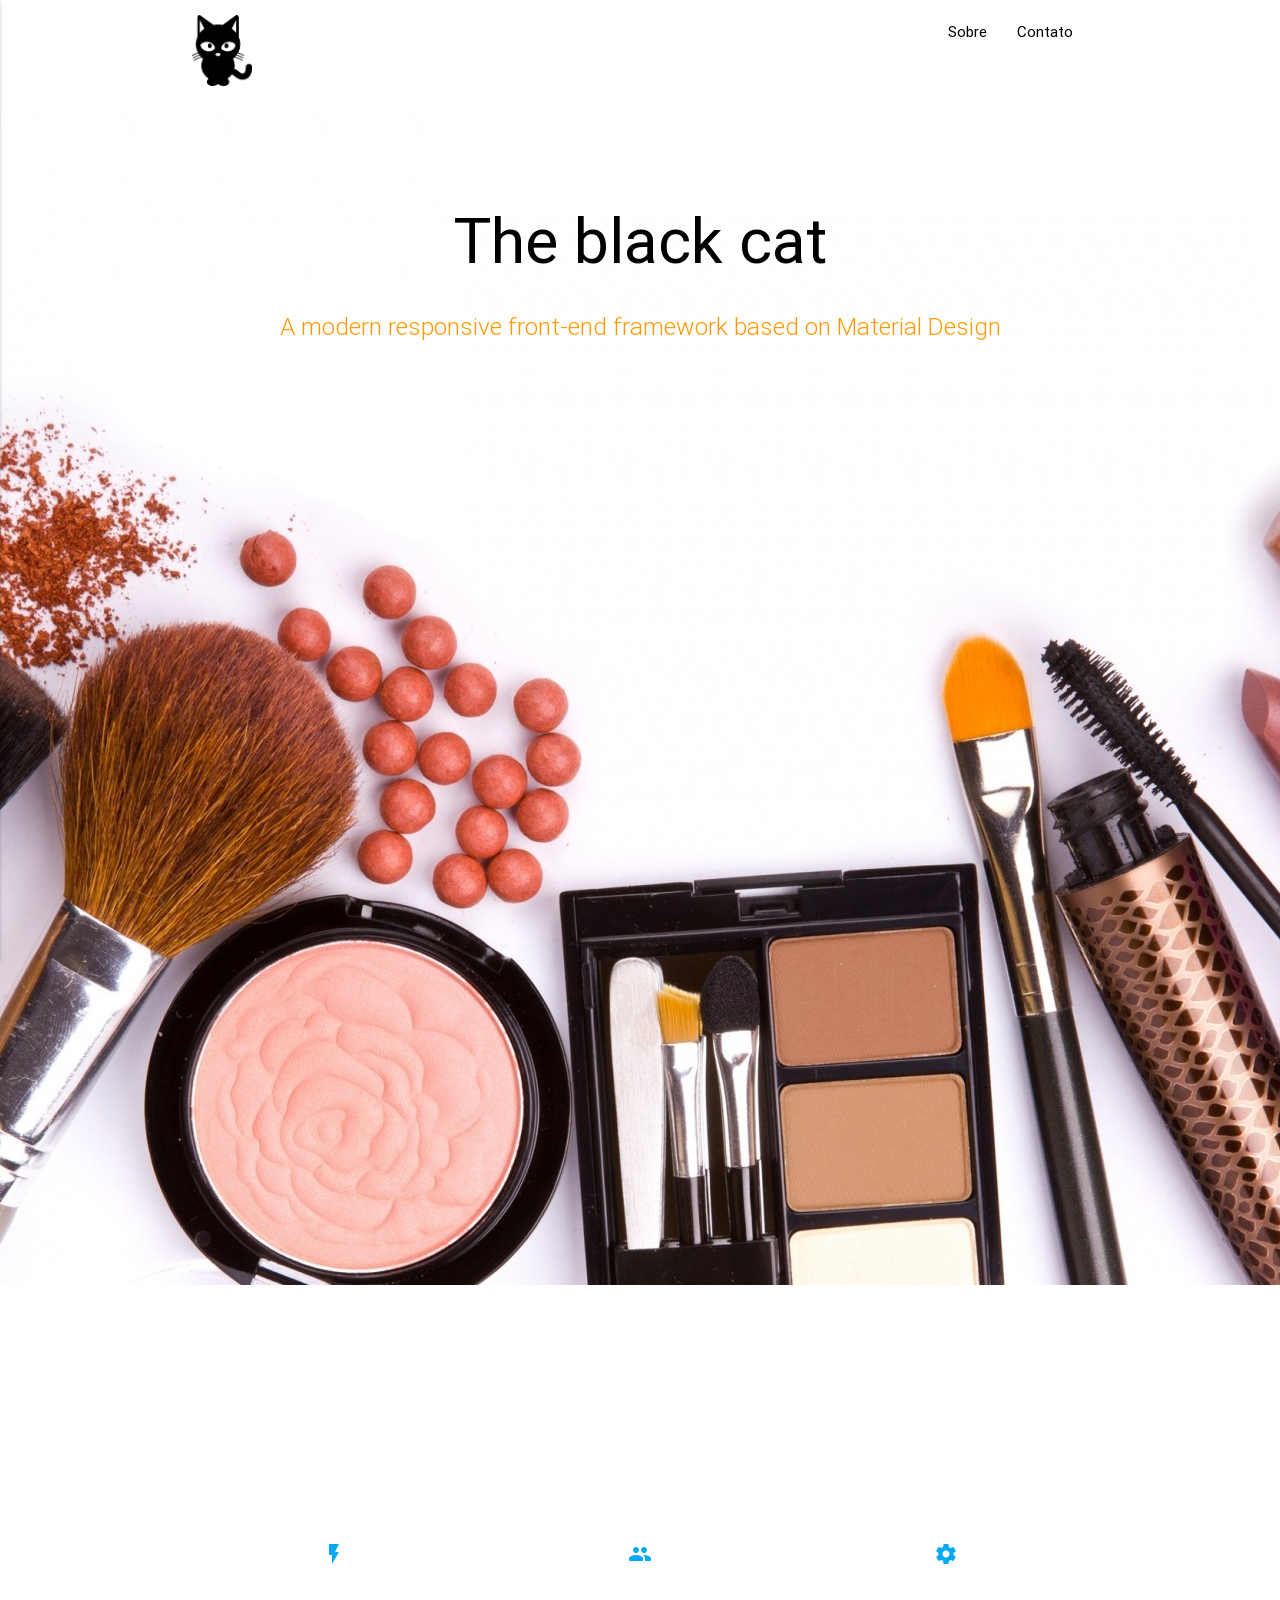
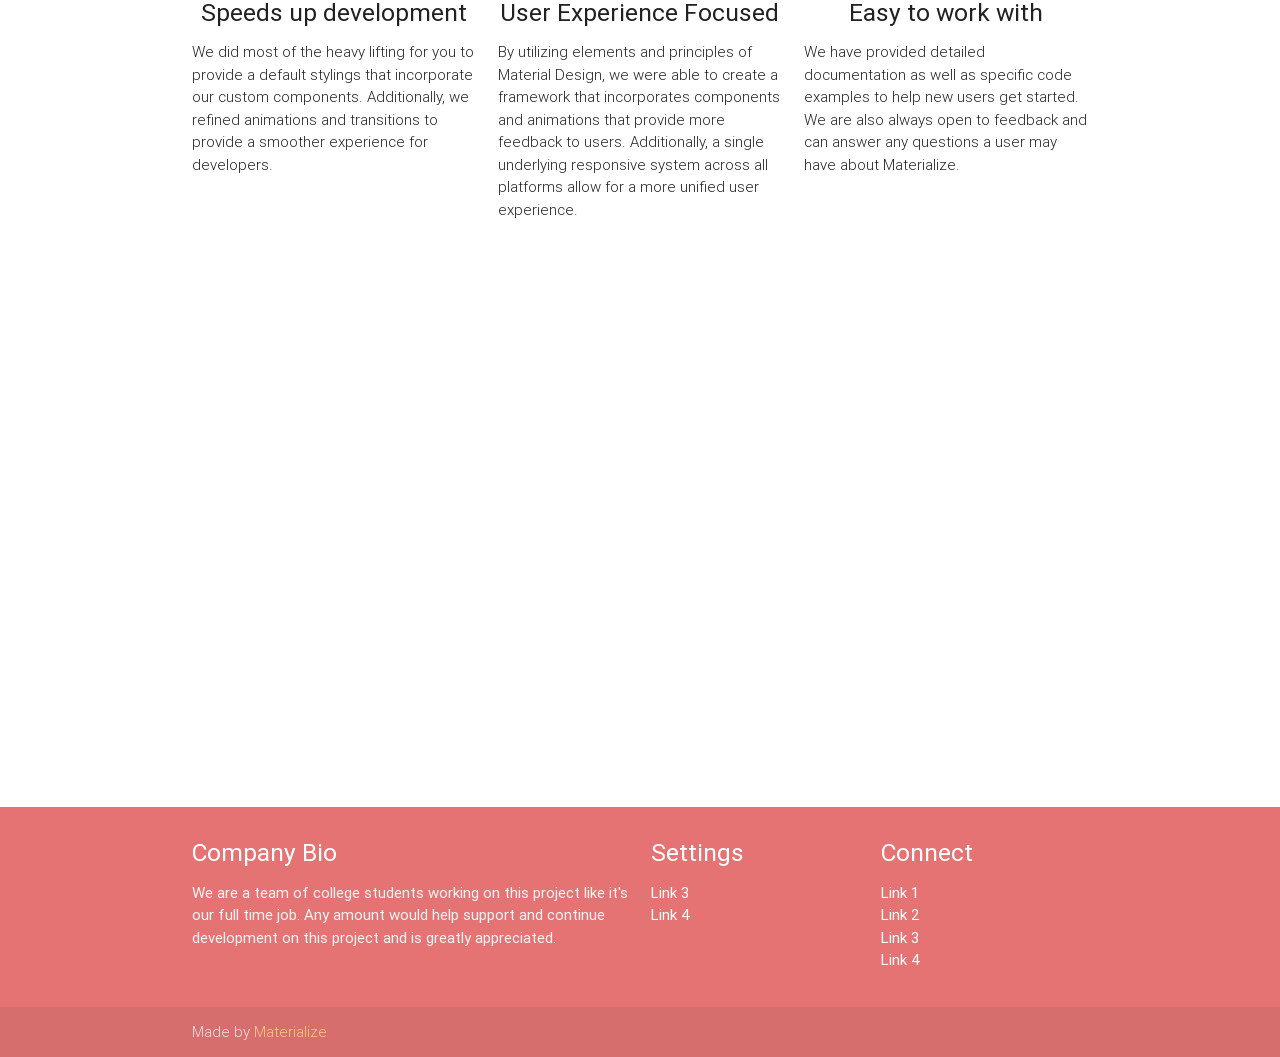
==== index.html @ 10ecdee1 "first push" ====
<!DOCTYPE html>
<html>
	<head>
		<meta http-equiv="Content-Type" content="text/html; charset=UTF-8"/>
		<meta name="viewport" content="width=device-width, initial-scale=1.0"/>
		<!--Import Google Icon Font-->
		<link href="http://fonts.googleapis.com/icon?family=Material+Icons" rel="stylesheet">
		<!--Import materialize.css-->
		<link type="text/css" rel="stylesheet" href="materialize/css/materialize.min.css"  media="screen,projection"/>
		<!--Let browser know website is optimized for mobile-->
		<link type="text/css" rel="stylesheet" href="style/app.css">
		<title>The Black Cat</title>
	</head>
	<body>
		<!--NAVBAR-->
		<div>
			<nav>
				<div class="nav-wrapper container">
				<a href="#!" class="brand-logo"><img src="public/black_cat.png"></a>
				<a href="#" data-activates="mobile-demo" class="button-collapse"><i class="material-icons">menu</i></a>
				<ul class="right hide-on-med-and-down">
					<li><a class="black-text" href="templates/sobre.html">Sobre</a></li>
					<li><a class="black-text" href="templates/contato.html">Contato</a></li>
				</ul>
				<ul class="side-nav" id="mobile-demo">
					<li><a href="templates/sobre.html">Sobre</a></li>
					<li><a href="templates/contato.html">Contato</a></li>
				</ul>
				</div>
			</nav>
		</div>
		<!--CONTENT-->
		<div class="section no-pad-bot" id="index-banner">
			<div class="container">
				<br><br>
				<h1 class="header center black-text">The black cat</h1>
				<div class="row center">
					<h5 class="header col s12 light orange-text">A modern responsive front-end framework based on Material Design</h5>
				</div>
				<!--<div class="row center">
					<a href="http://materializecss.com/getting-started.html" id="download-button" class="btn-large waves-effect waves-light blue darken-4">Get Started</a>
				</div>-->
				<!--<br><br>-->
			</div>
			</div>
			<div class="section about">
				<div class="container">
					<div class="row">
			<div class="col s12 m4">
			<div class="icon-block">
				<h2 class="center light-blue-text"><i class="material-icons">flash_on</i></h2>
				<h5 class="center">Speeds up development</h5>

				<p class="light">We did most of the heavy lifting for you to provide a default stylings that incorporate our custom components. Additionally, we refined animations and transitions to provide a smoother experience for developers.</p>
			</div>
			</div>

			<div class="col s12 m4">
			<div class="icon-block">
				<h2 class="center light-blue-text"><i class="material-icons">group</i></h2>
				<h5 class="center">User Experience Focused</h5>

				<p class="light">By utilizing elements and principles of Material Design, we were able to create a framework that incorporates components and animations that provide more feedback to users. Additionally, a single underlying responsive system across all platforms allow for a more unified user experience.</p>
			</div>
			</div>

			<div class="col s12 m4">
			<div class="icon-block">
				<h2 class="center light-blue-text"><i class="material-icons">settings</i></h2>
				<h5 class="center">Easy to work with</h5>

				<p class="light">We have provided detailed documentation as well as specific code examples to help new users get started. We are also always open to feedback and can answer any questions a user may have about Materialize.</p>
			</div>
			</div>
		</div>
			</div>
		</div>
		<div class="section photos">
			<div class="container">
			
			</div>
		</div>
		<footer class="page-footer red lighten-2">
			<div class="container">
			<div class="row">
				<div class="col l6 s12">
				<h5 class="white-text">Company Bio</h5>
				<p class="grey-text text-lighten-4">We are a team of college students working on this project like it's our full time job. Any amount would help support and continue development on this project and is greatly appreciated.</p>


				</div>
				<div class="col l3 s12">
				<h5 class="white-text">Settings</h5>
				<ul>
					<li><a class="white-text" href="#!">Link 3</a></li>
					<li><a class="white-text" href="#!">Link 4</a></li>
				</ul>
				</div>
				<div class="col l3 s12">
				<h5 class="white-text">Connect</h5>
				<ul>
					<li><a class="white-text" href="#!">Link 1</a></li>
					<li><a class="white-text" href="#!">Link 2</a></li>
					<li><a class="white-text" href="#!">Link 3</a></li>
					<li><a class="white-text" href="#!">Link 4</a></li>
				</ul>
				</div>
			</div>
			</div>
			<div class="footer-copyright">
			<div class="container">
			Made by <a class="orange-text text-lighten-3" href="http://materializecss.com">Materialize</a>
			</div>
			</div>
		</footer>

		<!--SCRIPTS-->
		<!--Import jQuery before materialize.js-->
		<script type="text/javascript" src="https://code.jquery.com/jquery-2.1.1.min.js"></script>
		<script type="text/javascript" src="materialize/js/materialize.min.js"></script>
		<!--<link rel="import" href="templates/navigation.html">-->
		<script type="text/javascript" src="controller/nav.js"></script>		
	</body>

</html>
---- style/app.css ----
body{
    height: 100%;
}

nav {
    background-color: transparent !important;
    box-shadow: none;
}   

.brand-logo img {
    width: 60px;
    height: auto;
    margin-top: 25%;
    /*margin-left: 15%;*/
}

#index-banner {
    background-image: url("../public/home-background.jpg");
    background-size: cover;
    background-position: center;
    height: 130vh;
    margin-top: 4%;
}

.about{
    height: 100vh;
    margin-top: 15%;
}
footer.page-footer{
    margin-top: 0px;
}
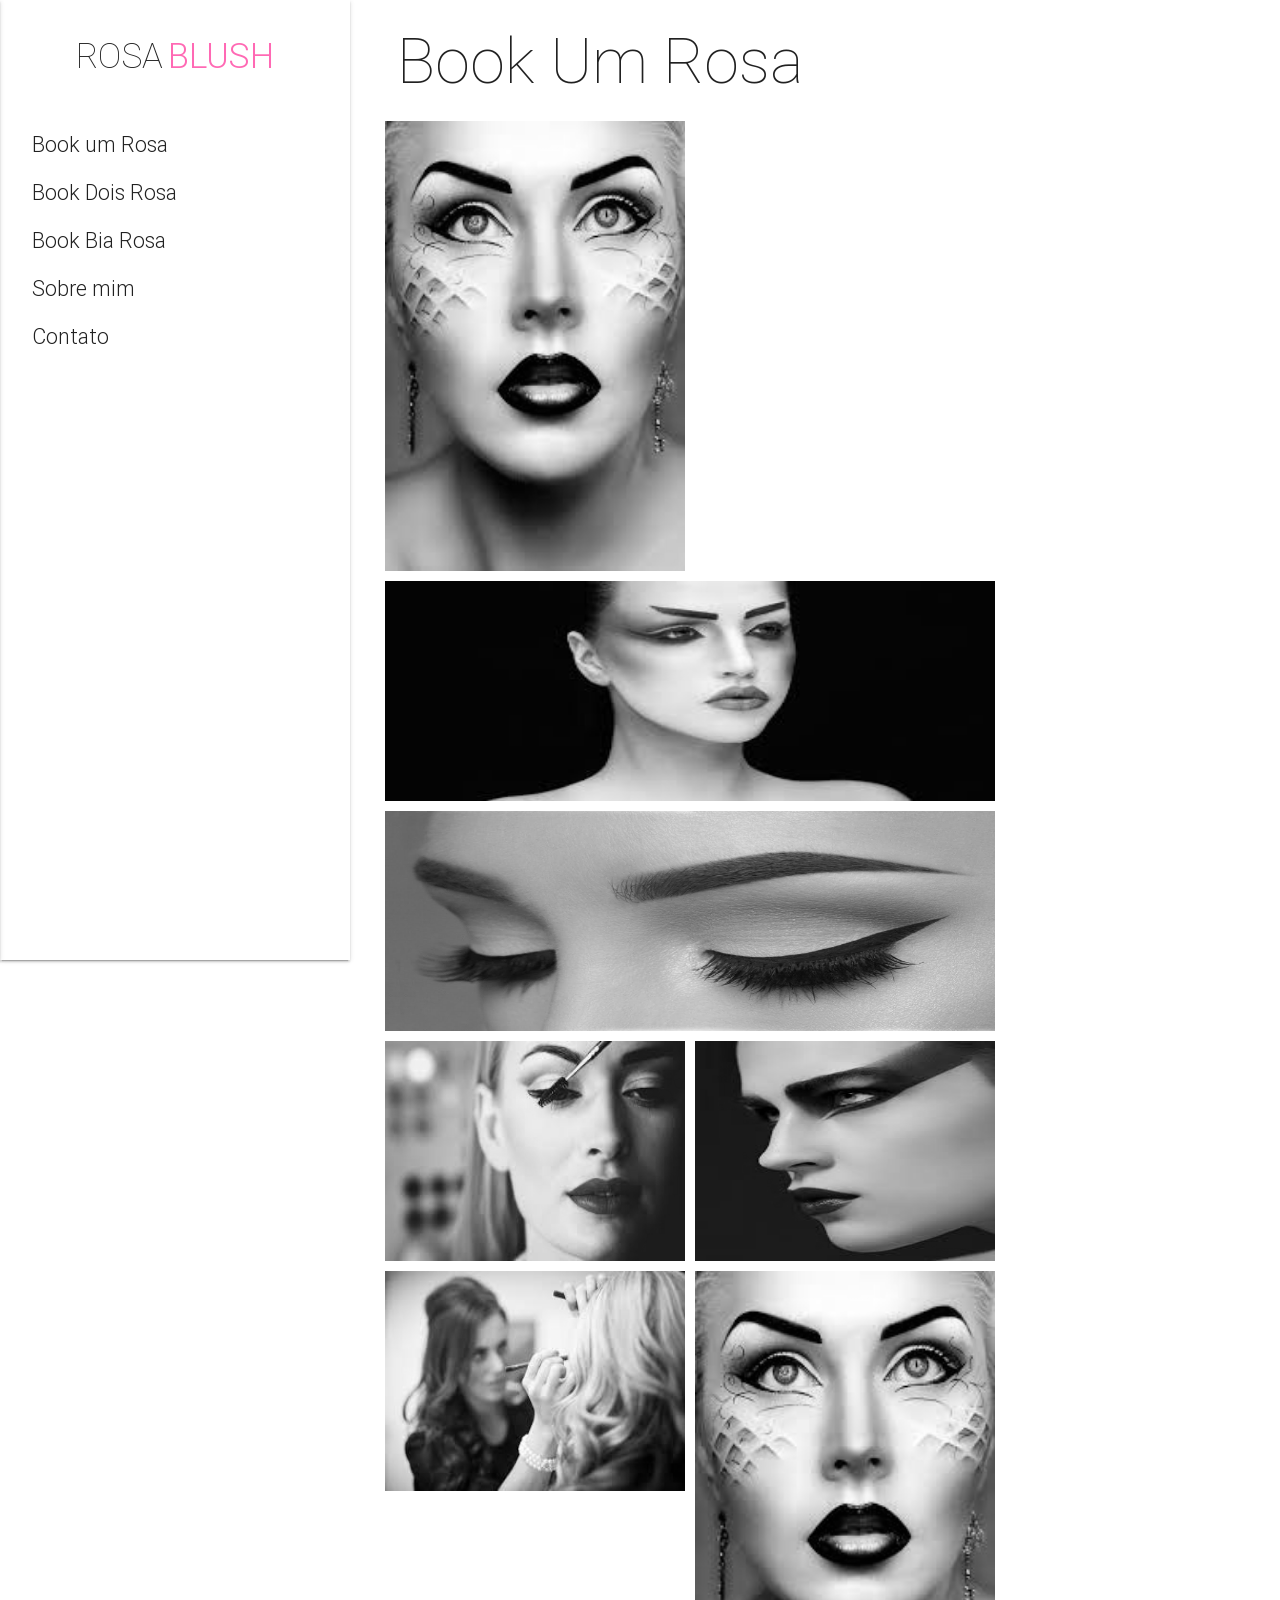
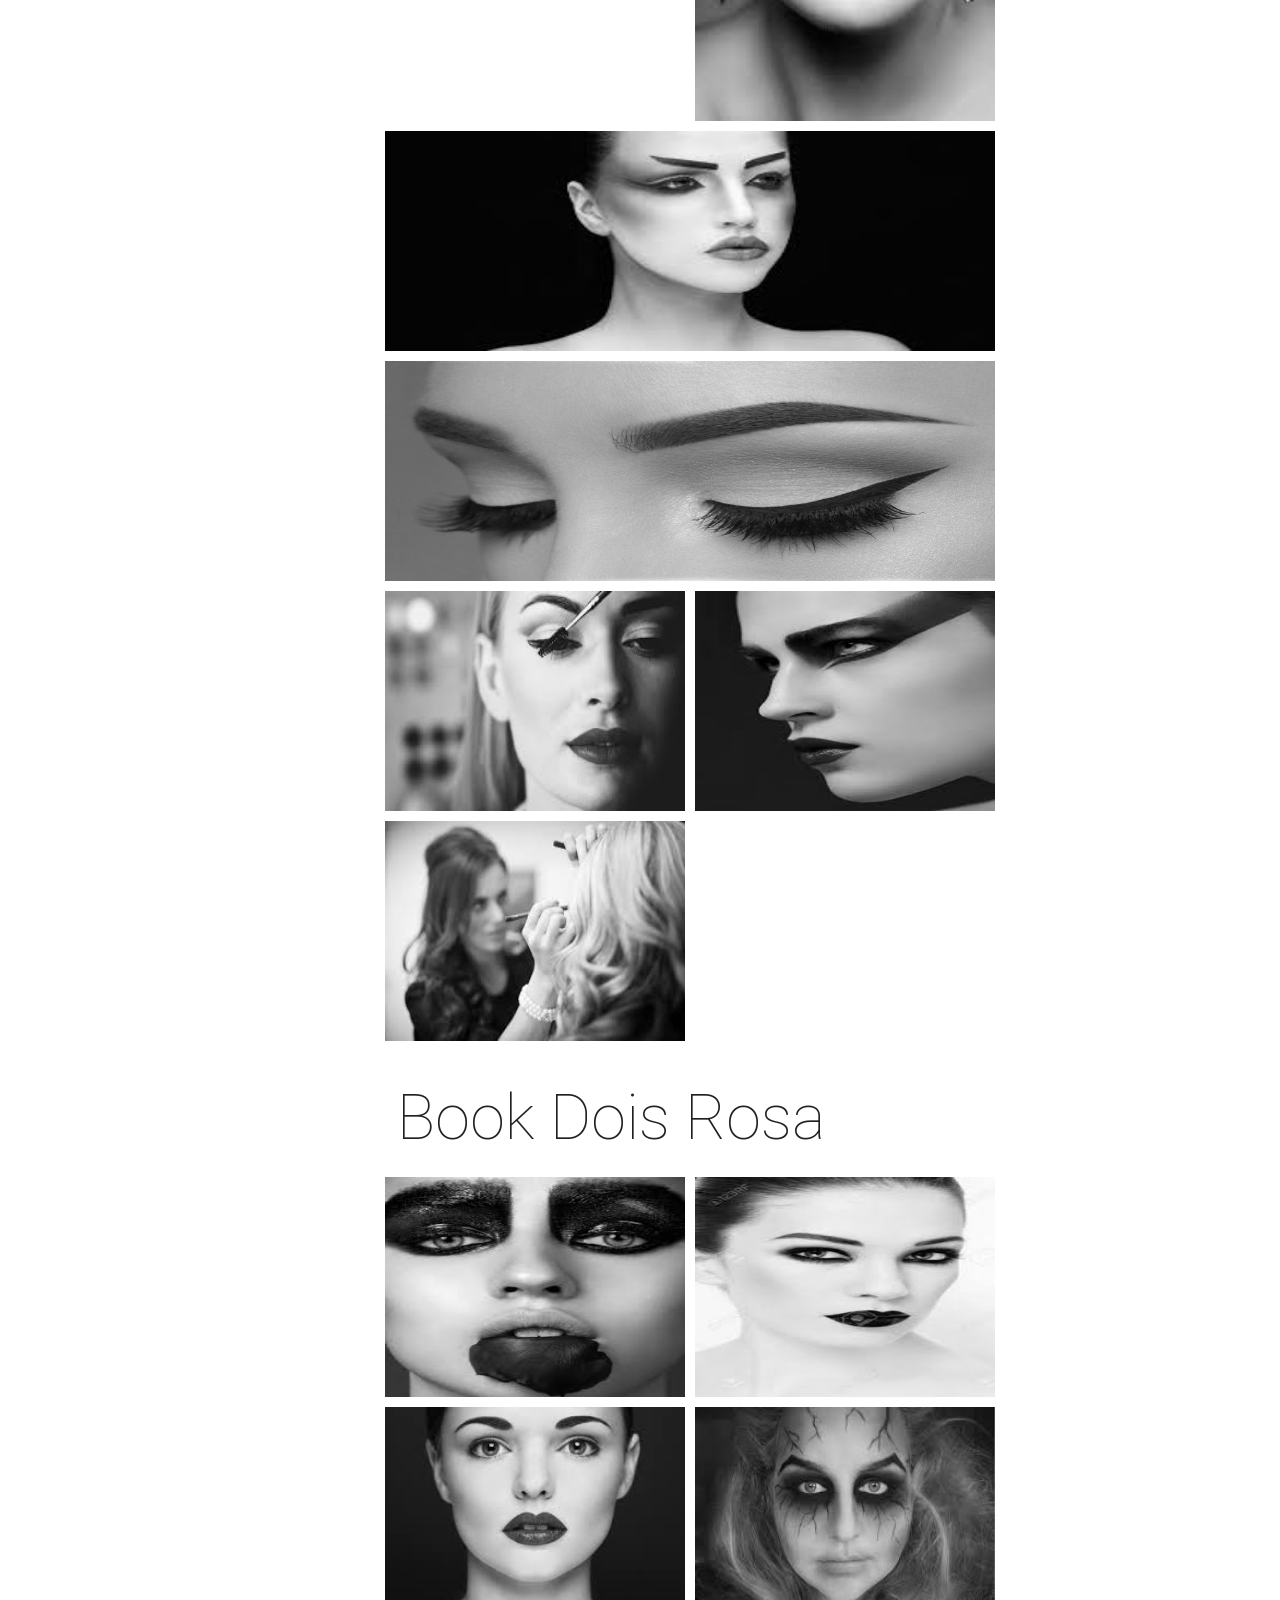
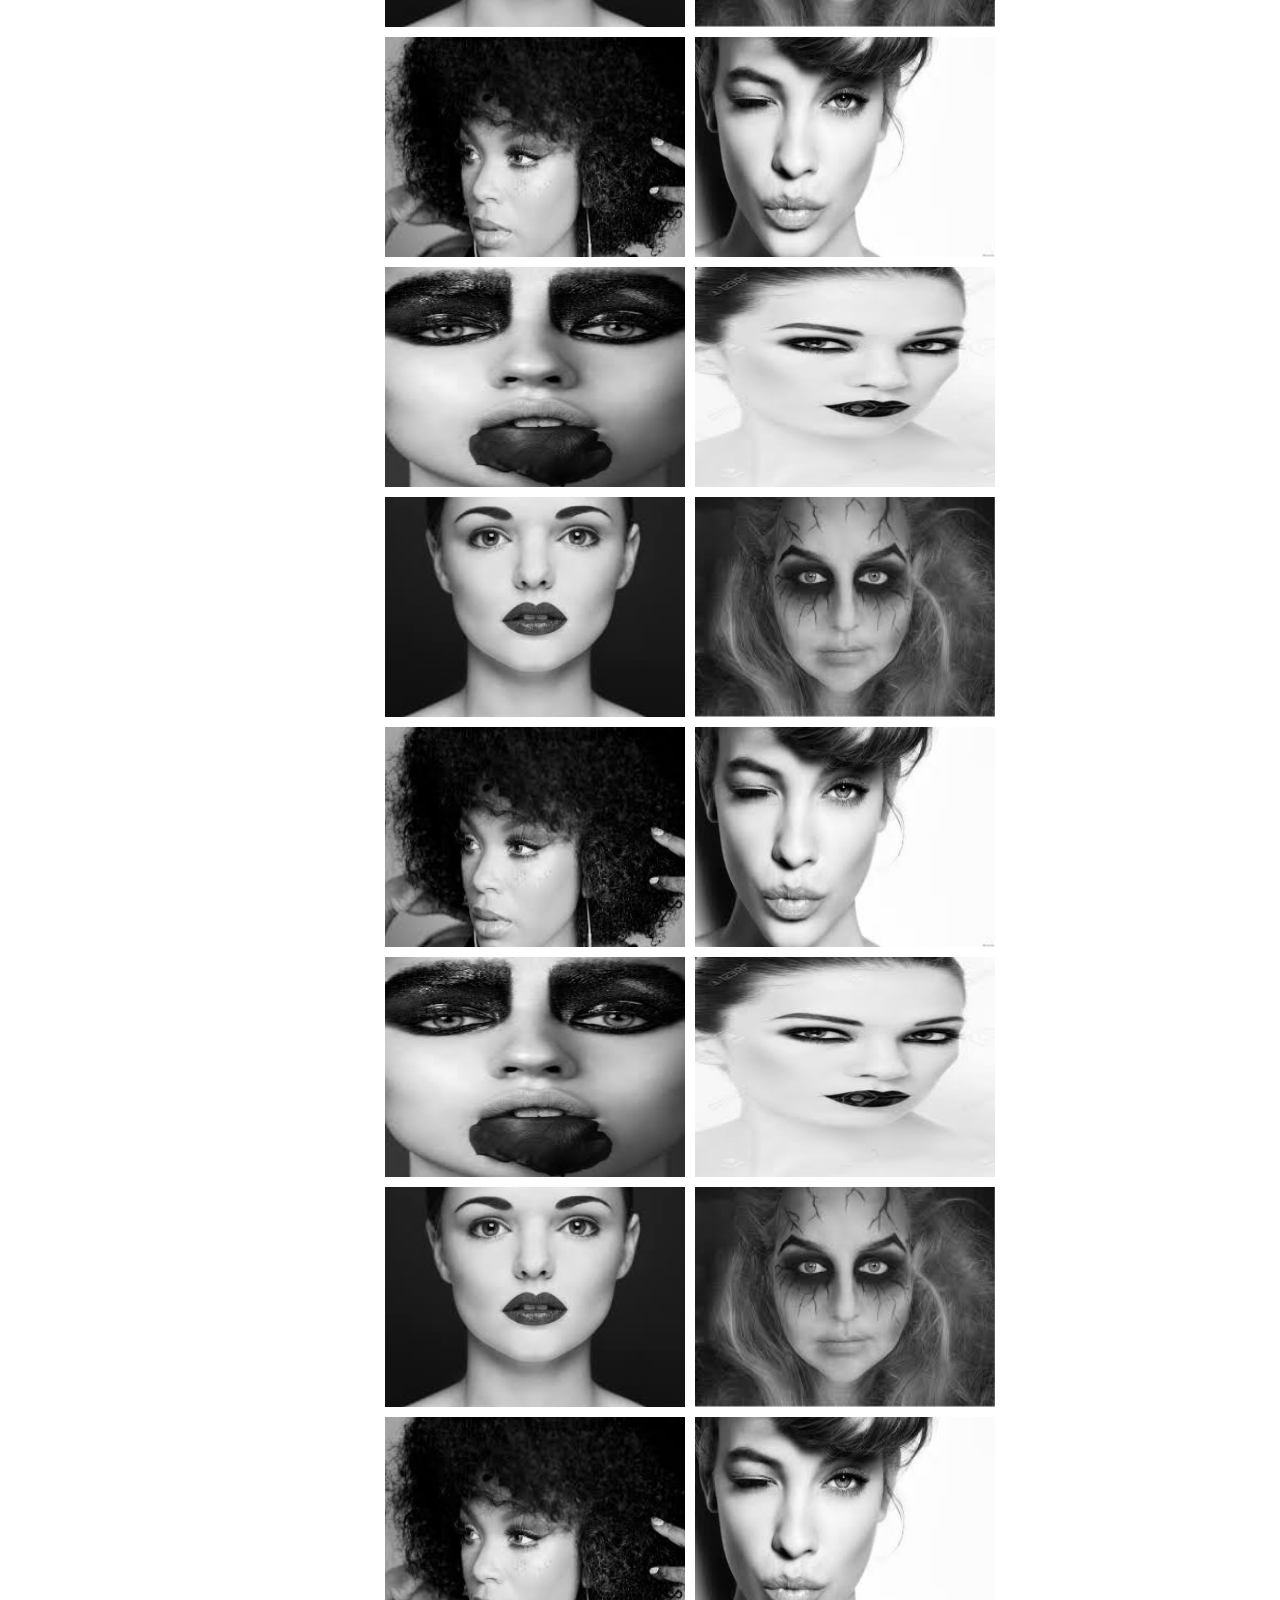
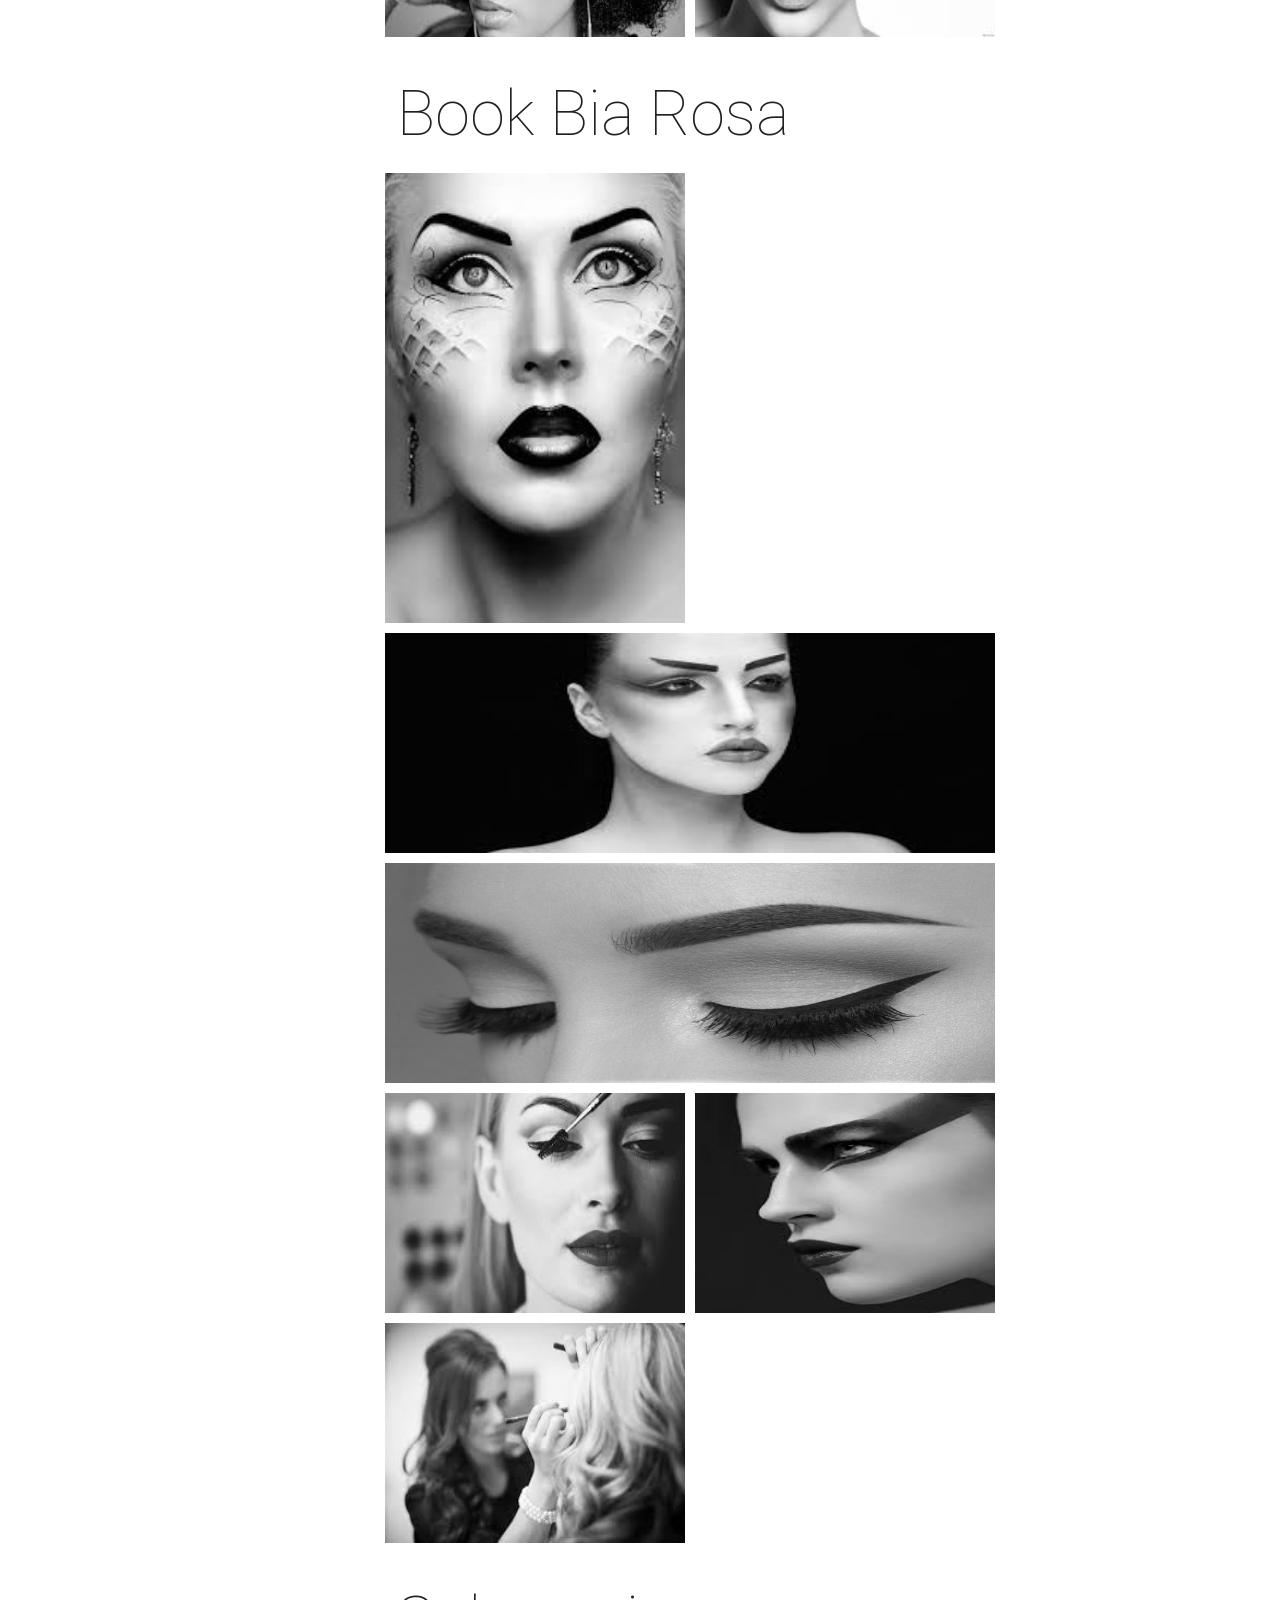
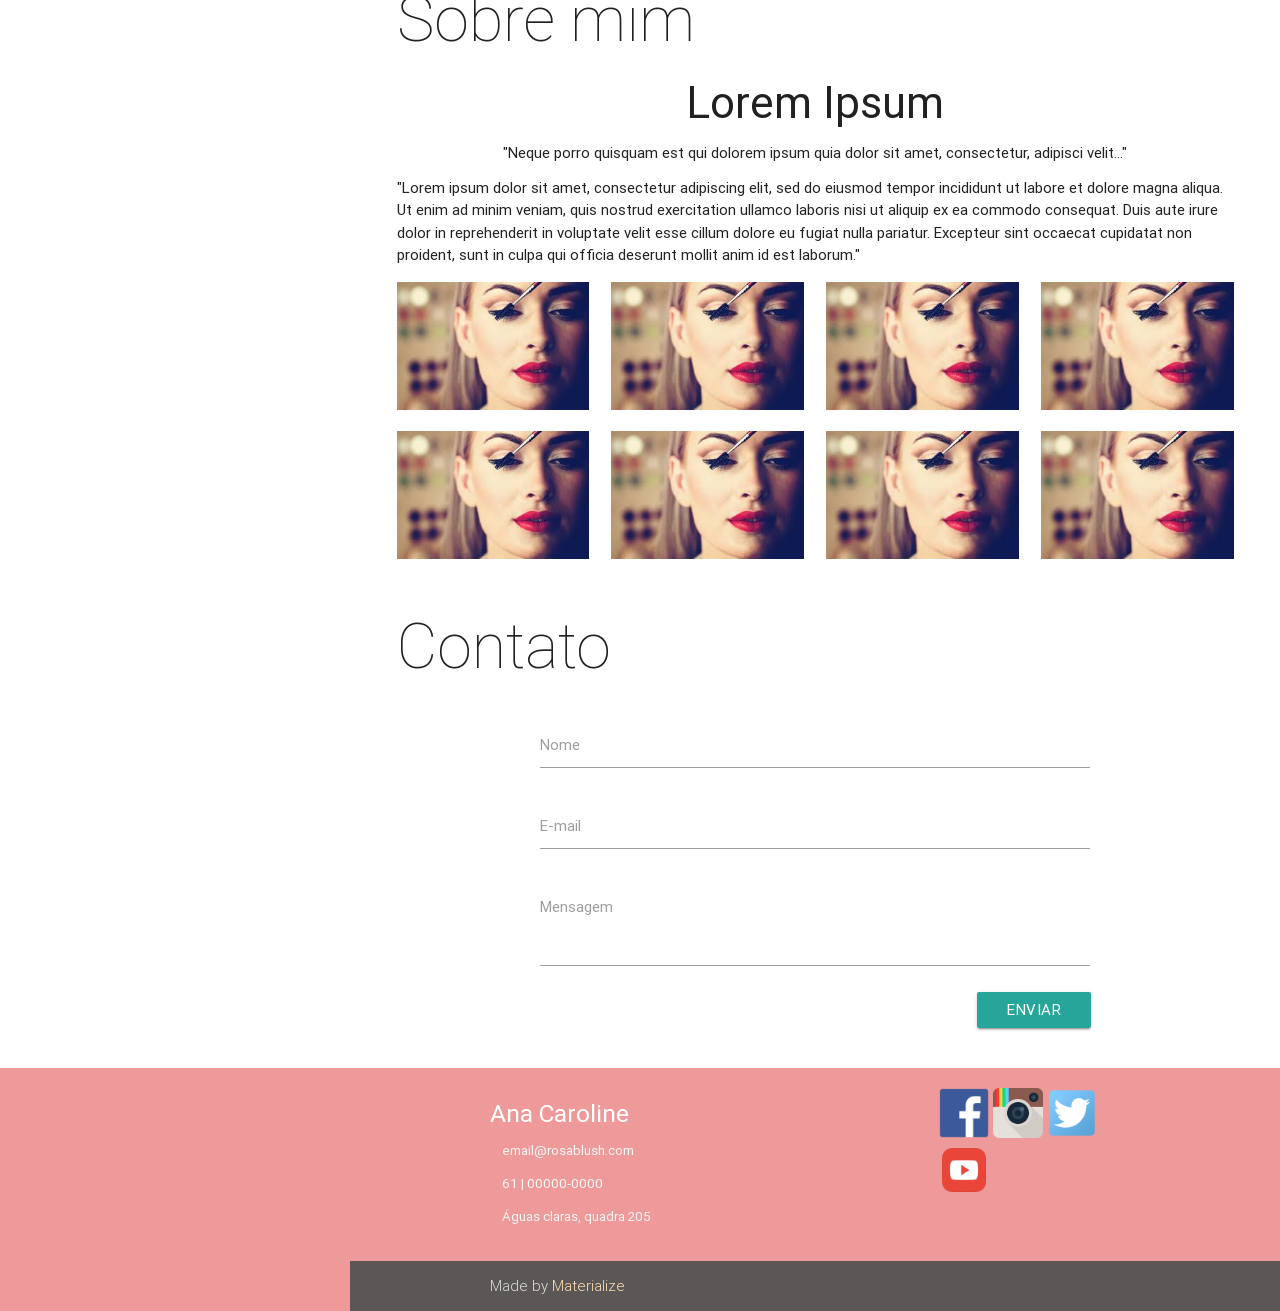
==== commit 4e96d932: "images portifolio added" ====
--- a/index.html
+++ b/index.html
@@ -1,125 +1,291 @@
 <!DOCTYPE html>
-<html>
-	<head>
-		<meta http-equiv="Content-Type" content="text/html; charset=UTF-8"/>
-		<meta name="viewport" content="width=device-width, initial-scale=1.0"/>
-		<!--Import Google Icon Font-->
-		<link href="http://fonts.googleapis.com/icon?family=Material+Icons" rel="stylesheet">
-		<!--Import materialize.css-->
-		<link type="text/css" rel="stylesheet" href="materialize/css/materialize.min.css"  media="screen,projection"/>
-		<!--Let browser know website is optimized for mobile-->
-		<link type="text/css" rel="stylesheet" href="style/app.css">
-		<title>The Black Cat</title>
-	</head>
-	<body>
-		<!--NAVBAR-->
-		<div>
-			<nav>
-				<div class="nav-wrapper container">
-				<a href="#!" class="brand-logo"><img src="public/black_cat.png"></a>
-				<a href="#" data-activates="mobile-demo" class="button-collapse"><i class="material-icons">menu</i></a>
-				<ul class="right hide-on-med-and-down">
-					<li><a class="black-text" href="templates/sobre.html">Sobre</a></li>
-					<li><a class="black-text" href="templates/contato.html">Contato</a></li>
-				</ul>
-				<ul class="side-nav" id="mobile-demo">
-					<li><a href="templates/sobre.html">Sobre</a></li>
-					<li><a href="templates/contato.html">Contato</a></li>
-				</ul>
-				</div>
-			</nav>
-		</div>
-		<!--CONTENT-->
+<head>
+	<meta http-equiv="Content-Type" content="text/html; charset=UTF-8"/>
+	<meta name="viewport" content="width=device-width, initial-scale=1.0"/>
+	<!--Import Google Icon Font-->
+	<link href="http://fonts.googleapis.com/icon?family=Material+Icons" rel="stylesheet">
+	<!--Import materialize.css-->
+	<link type="text/css" rel="stylesheet" href="materialize/css/materialize.min.css"  media="screen,projection"/>
+	<!--Let browser know website is optimized for mobile-->
+	<link type="text/css" rel="stylesheet" href="caroline.css">
+	<title>Rosa Blush</title>
+</head>
+<body>
+	<!--NAVBAR-->
+	<header>
+		<!--<div class="navbar-fixed">-->
+			<a href="#" data-activates="mobile-demo" class="button-collapse"><i class="material-icons">menu</i></a>
+			<ul class="side-nav fixed hide-on-med-and-down">
+				<li class="logo">
+					<a href="#!" id="logo-container" class="brand-logo">
+						<!--<img src="imgs/black_cat.png">-->
+						<span style="font-weight:lighter; font-size: 26pt">ROSA</span>
+						<span style="color:hotpink !important; font-size: 26pt;">BLUSH</span>
+					</a>
+				</li>
+				<li><a href="#BookUm">Book um Rosa</a></li>
+				<li><a href="#BookDois">Book Dois Rosa</a></li>
+				<li><a href="#BookBia">Book Bia Rosa</a></li>
+				<li><a href="#SobreMim">Sobre mim</a></li>				
+				<li><a href="#Contato">Contato</a></li>
+			</ul>
+			<ul class="side-nav" id="mobile-demo">
+				<li class="logo">
+					<a href="#!" id="logo-container" class="brand-logo">
+						<img src="imgs/black_cat.png">
+					</a>
+				</li>
+				<li><a href="#BookUm">Book um</a></li>
+				<li><a href="#BookBia">Book Bia</a></li>
+				<li><a href="#BookLooks">Book Looks</a></li>
+				<li><a href="#SobreMim">Sobre mim</a></li>				
+				<li><a href="#Contato">Contato</a></li>
+			</ul>
+		<!--</div>-->
+	</header>
+	<!--CONTENT-->
+	<main>
 		<div class="section no-pad-bot" id="index-banner">
-			<div class="container">
-				<br><br>
-				<h1 class="header center black-text">The black cat</h1>
-				<div class="row center">
-					<h5 class="header col s12 light orange-text">A modern responsive front-end framework based on Material Design</h5>
-				</div>
-				<!--<div class="row center">
-					<a href="http://materializecss.com/getting-started.html" id="download-button" class="btn-large waves-effect waves-light blue darken-4">Get Started</a>
-				</div>-->
-				<!--<br><br>-->
+			<div class="container book">
+				<div id="BookUm" class="subtitle section scrollspy">
+					<h1>Book Um Rosa</h1>
+					<div class="grid row">
+						<div class="grid-item grid-h2 book-img">
+							<img class="img-auto" src="imgs/Books/Um/make01.jpg"/>
+						</div>
+						<div class="grid-item grid-w2 book-img">
+							<img class="img-auto" src="imgs/Books/Um/make02.jpg"/>
+						</div>
+						<div class="grid-item grid-w2 book-img">
+							<img class="img-auto" src="imgs/Books/Um/make03.jpg"/>
+						</div>
+						<div class="grid-item book-img">
+							<img class="img-auto" src="imgs/Books/Um/make04.jpg"/>
+						</div>
+						<div class="grid-item book-img">
+							<img class="img-auto" src="imgs/Books/Um/make05.jpg"/>
+						</div>
+						<div class="grid-item book-img">
+							<img class="img-auto" src="imgs/Books/Um/make06.jpg"/>
+						</div>
+												<div class="grid-item grid-h2 book-img">
+							<img class="img-auto" src="imgs/Books/Um/make01.jpg"/>
+						</div>
+						<div class="grid-item grid-w2 book-img">
+							<img class="img-auto" src="imgs/Books/Um/make02.jpg"/>
+						</div>
+						<div class="grid-item grid-w2 book-img">
+							<img class="img-auto" src="imgs/Books/Um/make03.jpg"/>
+						</div>
+						<div class="grid-item book-img">
+							<img class="img-auto" src="imgs/Books/Um/make04.jpg"/>
+						</div>
+						<div class="grid-item book-img">
+							<img class="img-auto" src="imgs/Books/Um/make05.jpg"/>
+						</div>
+						<div class="grid-item book-img">
+							<img class="img-auto" src="imgs/Books/Um/make06.jpg"/>
+						</div>
+					</div>
+				</div>
+				<div id="BookDois" class="subtitle section scrollspy">
+					<h1>Book Dois Rosa</h1>
+					<div class="grid row"> 
+						<div class="grid-item book-img">
+							<img class="img-auto" src="imgs/Books/Dois/make07.jpg"/>
+						</div>
+						<div class="grid-item book-img">
+							<img class="img-auto" src="imgs/Books/Dois/make08.jpg"/>
+						</div>
+						<div class="grid-item book-img">
+							<img class="img-auto" src="imgs/Books/Dois/make09.jpg"/>
+						</div>
+						<div class="grid-item book-img">
+							<img class="img-auto" src="imgs/Books/Dois/make10.jpg"/>
+						</div>
+						<div class="grid-item book-img">
+							<img class="img-auto" src="imgs/Books/Dois/make11.jpg"/>
+						</div>
+						<div class="grid-item book-img">
+							<img class="img-auto" src="imgs/Books/Dois/make12.jpg"/>
+						</div>
+						<div class="grid-item book-img">
+							<img class="img-auto" src="imgs/Books/Dois/make07.jpg"/>
+						</div>
+						<div class="grid-item book-img">
+							<img class="img-auto" src="imgs/Books/Dois/make08.jpg"/>
+						</div>
+						<div class="grid-item book-img">
+							<img class="img-auto" src="imgs/Books/Dois/make09.jpg"/>
+						</div>
+						<div class="grid-item book-img">
+							<img class="img-auto" src="imgs/Books/Dois/make10.jpg"/>
+						</div>
+						<div class="grid-item book-img">
+							<img class="img-auto" src="imgs/Books/Dois/make11.jpg"/>
+						</div>
+						<div class="grid-item book-img">
+							<img class="img-auto" src="imgs/Books/Dois/make12.jpg"/>
+						</div><div class="grid-item book-img">
+							<img class="img-auto" src="imgs/Books/Dois/make07.jpg"/>
+						</div>
+						<div class="grid-item book-img">
+							<img class="img-auto" src="imgs/Books/Dois/make08.jpg"/>
+						</div>
+						<div class="grid-item book-img">
+							<img class="img-auto" src="imgs/Books/Dois/make09.jpg"/>
+						</div>
+						<div class="grid-item book-img">
+							<img class="img-auto" src="imgs/Books/Dois/make10.jpg"/>
+						</div>
+						<div class="grid-item book-img">
+							<img class="img-auto" src="imgs/Books/Dois/make11.jpg"/>
+						</div>
+						<div class="grid-item book-img">
+							<img class="img-auto" src="imgs/Books/Dois/make12.jpg"/>
+						</div>
+					</div>
+				</div>
+				<div id="BookBia" class="subtitle section scrollspy">
+					<h1>Book Bia Rosa</h1>
+					<div class="grid row"> 
+						<div class="grid-item grid-h2 book-img">
+							<img class="img-auto" src="imgs/Books/Um/make01.jpg"/>
+						</div>
+						<div class="grid-item grid-w2 book-img">
+							<img class="img-auto" src="imgs/Books/Um/make02.jpg"/>
+						</div>
+						<div class="grid-item grid-w2 book-img">
+							<img class="img-auto" src="imgs/Books/Um/make03.jpg"/>
+						</div>
+						<div class="grid-item book-img">
+							<img class="img-auto" src="imgs/Books/Um/make04.jpg"/>
+						</div>
+						<div class="grid-item book-img">
+							<img class="img-auto" src="imgs/Books/Um/make05.jpg"/>
+						</div>
+						<div class="grid-item book-img">
+							<img class="img-auto" src="imgs/Books/Um/make06.jpg"/>
+						</div>
+					</div>
+				</div>
+				<div id="SobreMim" class="subtitle section scrollspy">
+					<h1>Sobre mim</h1>
+					<div class="center-align">
+						<h3>
+							Lorem Ipsum
+						</h3>
+						<h6>
+							"Neque porro quisquam est qui dolorem ipsum quia dolor sit amet, consectetur, adipisci velit..."
+						</h6>
+					</div>
+					<p>
+						"Lorem ipsum dolor sit amet, consectetur adipiscing elit, sed do eiusmod tempor
+						 incididunt ut labore et dolore magna aliqua. Ut enim ad minim veniam, quis nostrud 
+						 exercitation ullamco laboris nisi ut aliquip ex ea commodo consequat. Duis aute irure 
+						 dolor in reprehenderit in voluptate velit esse cillum dolore eu fugiat nulla pariatur. 
+						 Excepteur sint occaecat cupidatat non proident, sunt in culpa qui officia deserunt mollit
+						 anim id est laborum."
+					</p>
+					<div class="row">
+						<div class="col s6 l3">
+							<img class="sobre-img" src="imgs/Books/Um/make04.jpg">
+						</div>
+						<div class="col s6 l3">
+							<img class="sobre-img" src="imgs/Books/Um/make04.jpg">
+						</div>
+						<div class="col s6 l3">
+							<img class="sobre-img" src="imgs/Books/Um/make04.jpg">
+						</div>
+						<div class="col s6 l3">
+							<img class="sobre-img" src="imgs/Books/Um/make04.jpg">
+						</div>
+						<div class="col s6 l3">
+							<img class="sobre-img" src="imgs/Books/Um/make04.jpg">
+						</div>
+						<div class="col s6 l3">
+							<img class="sobre-img" src="imgs/Books/Um/make04.jpg">
+						</div>
+						<div class="col s6 l3">
+							<img class="sobre-img" src="imgs/Books/Um/make04.jpg">
+						</div>
+						<div class="col s6 l3">
+							<img class="sobre-img" src="imgs/Books/Um/make04.jpg">
+						</div>
+					</div>
+					<div id="instafeed"></div>
+				</div>
+				<div id="Contato" class="subtitle section scrollspy">
+					<h1>Contato</h1>
+					<div class="row">
+						<form class="col offset-s2 s8">
+							<div class="row">					
+								<div class="input-field col s12">
+									<input id="nome" type="text" class="validate">
+									<label for="nome">Nome</label>
+								</div>
+								<div class="input-field col s12">
+									<input id="telefone" type="text" class="validate">
+									<label for="email">E-mail</label>
+								</div>
+								<div class="input-field col s12">
+									<textarea id="mensagem" class="materialize-textarea"></textarea>
+									<label for="mensagem">Mensagem</label>
+								</div>
+								<a id="btn-enviar" class="waves-effect waves-light btn">Enviar</a>							
+							</div>
+						</form>
+					</div>
+				</div>
 			</div>
+		</div>
+	</main>
+	<footer class="page-footer red lighten-3">
+		<div class="container">
+		<div class="row">
+			<div class="col l8 s12">
+				<h5 class="white-text">Ana Caroline</h5>
+				<div class="footer-info">
+					<p class="grey-text text-lighten-4">
+						email@rosablush.com
+					</p>
+					<p class="grey-text text-lighten-4">
+						61 | 00000-0000
+					</p>
+					<p class="grey-text text-lighten-4">
+						Águas claras, quadra 205
+					</p>
+				</div>
 			</div>
-			<div class="section about">
-				<div class="container">
-					<div class="row">
-			<div class="col s12 m4">
-			<div class="icon-block">
-				<h2 class="center light-blue-text"><i class="material-icons">flash_on</i></h2>
-				<h5 class="center">Speeds up development</h5>
+			<div class="col l4 s12 social-icon">
+				<a href="https://www.facebook.com/carol.plima.9">
+					<img src="imgs/icons/F_icon.png">
+				</a>
+				<a href="https://www.instagram.com/ana_carol_plima">
+					<img src="imgs/icons/I_icon.png">
+				</a>
+				<a href="https://www.instagram.com/ana_carol_plima">
+					<img href="https://www.instagram.com/ana_carol_plima" src="imgs/icons/T_icon.png">
+				</a>
+				<a href="https://www.instagram.com/ana_carol_plima">							
+					<img href="https://www.instagram.com/ana_carol_plima" src="imgs/icons/Y_icon.png">						
+				</a>
+			</div>
+		</div>
+		</div>
+		<div class="footer-copyright">
+		<div class="container">
+			Made by <a class="orange-text text-lighten-4" href="http://materializecss.com">Materialize</a>
+		</div>
+		</div>
+	</footer>
 
-				<p class="light">We did most of the heavy lifting for you to provide a default stylings that incorporate our custom components. Additionally, we refined animations and transitions to provide a smoother experience for developers.</p>
-			</div>
-			</div>
-
-			<div class="col s12 m4">
-			<div class="icon-block">
-				<h2 class="center light-blue-text"><i class="material-icons">group</i></h2>
-				<h5 class="center">User Experience Focused</h5>
-
-				<p class="light">By utilizing elements and principles of Material Design, we were able to create a framework that incorporates components and animations that provide more feedback to users. Additionally, a single underlying responsive system across all platforms allow for a more unified user experience.</p>
-			</div>
-			</div>
-
-			<div class="col s12 m4">
-			<div class="icon-block">
-				<h2 class="center light-blue-text"><i class="material-icons">settings</i></h2>
-				<h5 class="center">Easy to work with</h5>
-
-				<p class="light">We have provided detailed documentation as well as specific code examples to help new users get started. We are also always open to feedback and can answer any questions a user may have about Materialize.</p>
-			</div>
-			</div>
-		</div>
-			</div>
-		</div>
-		<div class="section photos">
-			<div class="container">
-			
-			</div>
-		</div>
-		<footer class="page-footer red lighten-2">
-			<div class="container">
-			<div class="row">
-				<div class="col l6 s12">
-				<h5 class="white-text">Company Bio</h5>
-				<p class="grey-text text-lighten-4">We are a team of college students working on this project like it's our full time job. Any amount would help support and continue development on this project and is greatly appreciated.</p>
-
-
-				</div>
-				<div class="col l3 s12">
-				<h5 class="white-text">Settings</h5>
-				<ul>
-					<li><a class="white-text" href="#!">Link 3</a></li>
-					<li><a class="white-text" href="#!">Link 4</a></li>
-				</ul>
-				</div>
-				<div class="col l3 s12">
-				<h5 class="white-text">Connect</h5>
-				<ul>
-					<li><a class="white-text" href="#!">Link 1</a></li>
-					<li><a class="white-text" href="#!">Link 2</a></li>
-					<li><a class="white-text" href="#!">Link 3</a></li>
-					<li><a class="white-text" href="#!">Link 4</a></li>
-				</ul>
-				</div>
-			</div>
-			</div>
-			<div class="footer-copyright">
-			<div class="container">
-			Made by <a class="orange-text text-lighten-3" href="http://materializecss.com">Materialize</a>
-			</div>
-			</div>
-		</footer>
-
-		<!--SCRIPTS-->
-		<!--Import jQuery before materialize.js-->
-		<script type="text/javascript" src="https://code.jquery.com/jquery-2.1.1.min.js"></script>
-		<script type="text/javascript" src="materialize/js/materialize.min.js"></script>
-		<!--<link rel="import" href="templates/navigation.html">-->
-		<script type="text/javascript" src="controller/nav.js"></script>		
-	</body>
-
-</html>+	<!--SCRIPTS-->
+	<!--Import jQuery before materialize.js-->
+	<script type="text/javascript" src="https://code.jquery.com/jquery-2.1.1.min.js"></script>
+	<script type="text/javascript" src="materialize/js/materialize.min.js"></script>
+	<!--<link rel="import" href="templates/navigation.html">-->
+	<script type="text/javascript" src="caroline.js"></script>
+	<script type="text/javascript" src="masonry.pkgd.min.js"></script>
+	<script type="text/javascript" src="instafeed.min.js"></script>		
+</body>
--- a/caroline.css
+++ b/caroline.css
@@ -0,0 +1,120 @@
+hr {
+    width: 94%;
+    margin-right: 50px;
+}
+
+/* SIDE NAV */
+
+.side-nav.fixed {
+    width: 350px;
+}
+
+.logo {
+    text-align: center;
+    margin-top: 32px;
+}
+
+.logo img {
+    height: 60px;
+    width: auto;
+    margin-top: 12px;
+}
+
+#logo-container {
+    height: 57px;
+    margin-bottom: 32px;
+}
+
+#logo-container:hover{
+    background-color: transparent;
+}
+
+ul li a {
+    font-weight: 300 !important;
+    font-size: 16pt !important;
+}
+
+/* MAIN */
+body {
+    height: 100%;
+}
+
+main, footer {
+    padding-left: 350px;
+}
+
+/* MAIN BOOK */
+.book {
+    width: 90%;
+}
+
+.subtitle {
+    display: inline;
+}
+
+.subtitle h1 {
+    font-weight: lighter;
+}
+
+#index-banner {
+    min-height: 100vh;
+    margin-top: -50px;
+}
+
+.img-auto {
+    width: 100%;
+    height: 100%;
+    -webkit-transition: 1s; /* Safari */
+    transition: 1s;
+    -webkit-filter: grayscale(100%); /* Safari 6.0 - 9.0 */
+    filter: grayscale(100%);
+}
+
+.img-auto:hover {
+    filter: none;
+}
+
+.grid-item { 
+    height: 220px;
+    width: 300px; 
+    margin-bottom: 10px;
+}
+
+.grid-w2 { width: 610px; }
+
+.grid-h2 { height: 450px; }
+
+/* SOBRE MIM */
+.sobre-img {
+    width: 100%;
+    height: 100%;
+    margin-bottom: 15px;
+}
+/* END SOBRE MIM */
+/* CONTATO */
+
+/* END CONTATO */
+
+/* FOOTER */
+footer.page-footer{
+    margin-top: 0px;
+}
+
+.social-icon img{
+    height: 50px;
+    width: auto;
+}
+
+.footer-info {
+    font-size: 10pt;
+    margin-left: 12px;  
+}
+
+.footer-copyright { 
+    background-color: #5c5757 !important;
+}
+
+#btn-enviar {
+    float: right;
+    margin-right: 10px;
+}
